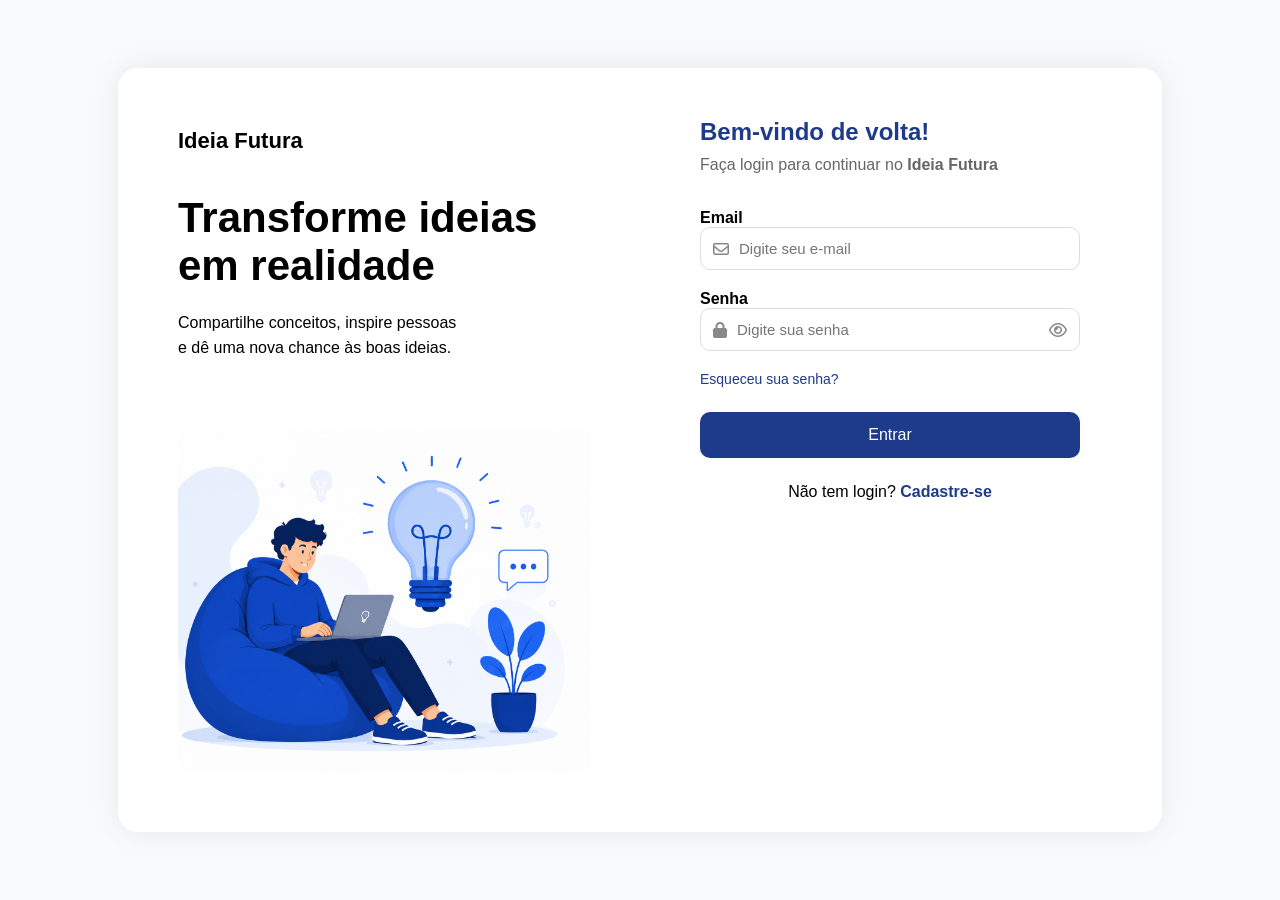
==== index.html @ f82e6245 "primeiro commit" ====
<!DOCTYPE html>
<html lang="pt-BR">
<head>
    <meta charset="UTF-8">
    <meta name="viewport" content="width=device-width, initial-scale=1.0">
    <title>Ideia Futura</title>

    <link rel="stylesheet" href="style.css">

    <link rel="stylesheet"
        href="https://cdnjs.cloudflare.com/ajax/libs/font-awesome/6.5.0/css/all.min.css">
</head>

<body>

    <div class="container">

        <!-- Lado esquerdo -->
        <div class="left">

            <div class="logo">
                <span>Ideia Futura</span>
            </div>

            <h1>
                Transforme ideias <br>
                em realidade
            </h1>

            <p>
                Compartilhe conceitos, inspire pessoas <br>
                e dê uma nova chance às boas ideias.
            </p>

            <img src="imagem1.png" alt="Imagem do sistema" class="imagem-login">

        </div>

        <!-- Lado direito -->
        <div class="right">

            <div class="card">

                <h2>Bem-vindo de volta!</h2>

                <p>Faça login para continuar no <b>Ideia Futura</b></p>

                <form>

                    <label><b>Email</b></label>

                    <div class="input-box">
                        <i class="fa-regular fa-envelope"></i>

                        <input
                            type="email"
                            placeholder="Digite seu e-mail">
                    </div>

                    <label><b>Senha</b></label>

                    <div class="input-box">

                        <i class="fa-solid fa-lock"></i>

                        <input
                            type="password"
                            placeholder="Digite sua senha">

                        <i class="fa-regular fa-eye"></i>

                    </div>

                    <a href="#" class="forgot">
                        Esqueceu sua senha?
                    </a>

                    <button type="submit">
                        Entrar
                    </button>

                </form>

                <div class="register">
                    Não tem login?
                    <a href="#">Cadastre-se</a>
                </div>

            </div>

        </div>

    </div>

</body>
</html>
---- style.css ----
*{
    margin: 0;
    padding: 0;
    box-sizing: border-box;
}

body{
    background: #F8FAFC;
    display: flex;
    justify-content: center;
    align-items: center;
    min-height: 100vh;
    padding: 60px;
    font-family: 'Arial', 'Helvetica', sans-serif;
}

.container{

    width: 90%;
    max-width: 1200px;
    min-height: 700px;
    display: flex;
    background: white;
    border-radius: 20px;
    box-shadow: 0 0 30px rgba(0, 0, 0, .08);
    overflow: hidden;
    
}

.card{
    width: 100%;
    max-width: 380px;
}



.card h2{
     color: #1e3a8a;
    margin-bottom: 10px;
}

.card p{
    color: #666;
    margin-bottom: 35px;

}

.card form{
    display: flex;
    flex-direction: column;
}

.imagem-login{
    width:100%;
    max-width: 420px;
    margin-top: 30px;
}

.left{
    flex: 1;
    display: flex;
    flex-direction: column;
    justify-content: center;
    padding: 60px;
}

.logo{
    font-size: 22px;
    font-weight: bold;
    margin-bottom: 40px;
}

.left h1{
    font-size: 42px;
    margin-bottom: 20px;

}

.left p{
    line-height: 25px;
    margin-bottom: 40px;
}

.right{
    flex: 1;
    justify-content: center;
    align-items: center;
    padding: 50px;
}

label {
    margin-bottom: 8;
    font-size: 14;
}

.input-box{
    display: flex;
    align-items: center;
    border: 1px solid #ddd;
    border-radius: 10px;
    padding: 12px;
    margin-bottom: 20px;
}

.input-box i{
    color: #888;
}

.input-box input{
    flex: 1;
    border: none;
    outline: none;
    margin-left: 10px;
    font-size: 15px;
}

.forgot{
    text-decoration: none;
    color: #1e3a8a;

    margin-bottom: 25px;
    font-size: 14px;
}

button{
    background: #1e3a8a;
    color: white;

    border: none;
    border-radius: 10px;

    padding: 14px;

    cursor: pointer;

    font-size: 16px;
}

.register{
    text-align: center;
    margin-top: 25px;
}

.register a{
    color: #1e3a8a;
    text-decoration: none;
    font-weight: bold;
}
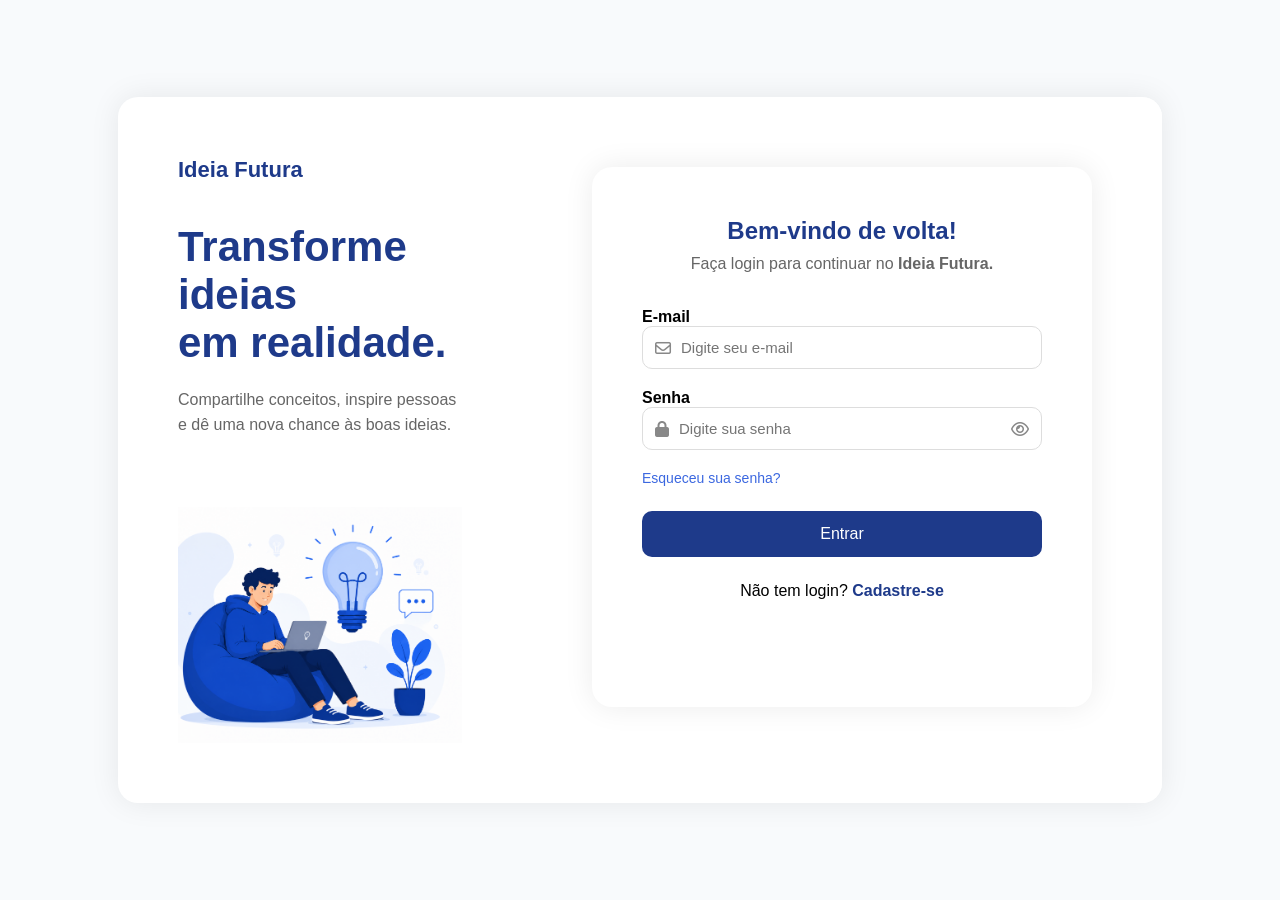
==== commit 3658a4d6: "Import" ====
--- a/index.html
+++ b/index.html
@@ -24,7 +24,7 @@
 
             <h1>
                 Transforme ideias <br>
-                em realidade
+                em realidade.
             </h1>
 
             <p>
@@ -43,11 +43,11 @@
 
                 <h2>Bem-vindo de volta!</h2>
 
-                <p>Faça login para continuar no <b>Ideia Futura</b></p>
+                <p>Faça login para continuar no <b>Ideia Futura.</b></p>
 
                 <form>
 
-                    <label><b>Email</b></label>
+                    <label><b>E-mail</b></label>
 
                     <div class="input-box">
                         <i class="fa-regular fa-envelope"></i>
@@ -79,6 +79,8 @@
                         Entrar
                     </button>
 
+                    <div class="divisa"></div>
+
                 </form>
 
                 <div class="register">
--- a/style.css
+++ b/style.css
@@ -28,21 +28,27 @@
 }
 
 .card{
-    width: 100%;
-    max-width: 380px;
+   height: 540px;
+    width: 500px;
+    background-color: #fff;
+    border-radius: 20px;
+    padding: 50px;
+    /* Sombreamento do card */
+    box-shadow: 0 0 30px rgba(0, 0, 0, .08);
 }
 
 
 
 .card h2{
-     color: #1e3a8a;
+    color: #1e3a8a;
     margin-bottom: 10px;
+    text-align: center;
 }
 
 .card p{
     color: #666;
     margin-bottom: 35px;
-
+    text-align: center;
 }
 
 .card form{
@@ -68,24 +74,27 @@
     font-size: 22px;
     font-weight: bold;
     margin-bottom: 40px;
+    color: #1e3a8a
 }
 
 .left h1{
     font-size: 42px;
     margin-bottom: 20px;
-
+    color: #1e3a8a
 }
 
 .left p{
     line-height: 25px;
     margin-bottom: 40px;
+    color: #666
 }
 
 .right{
     flex: 1;
     justify-content: center;
     align-items: center;
-    padding: 50px;
+    padding: 70px;
+    background-color: #fff;
 }
 
 label {
@@ -116,8 +125,7 @@
 
 .forgot{
     text-decoration: none;
-    color: #1e3a8a;
-
+    color: #3c68e0;
     margin-bottom: 25px;
     font-size: 14px;
 }
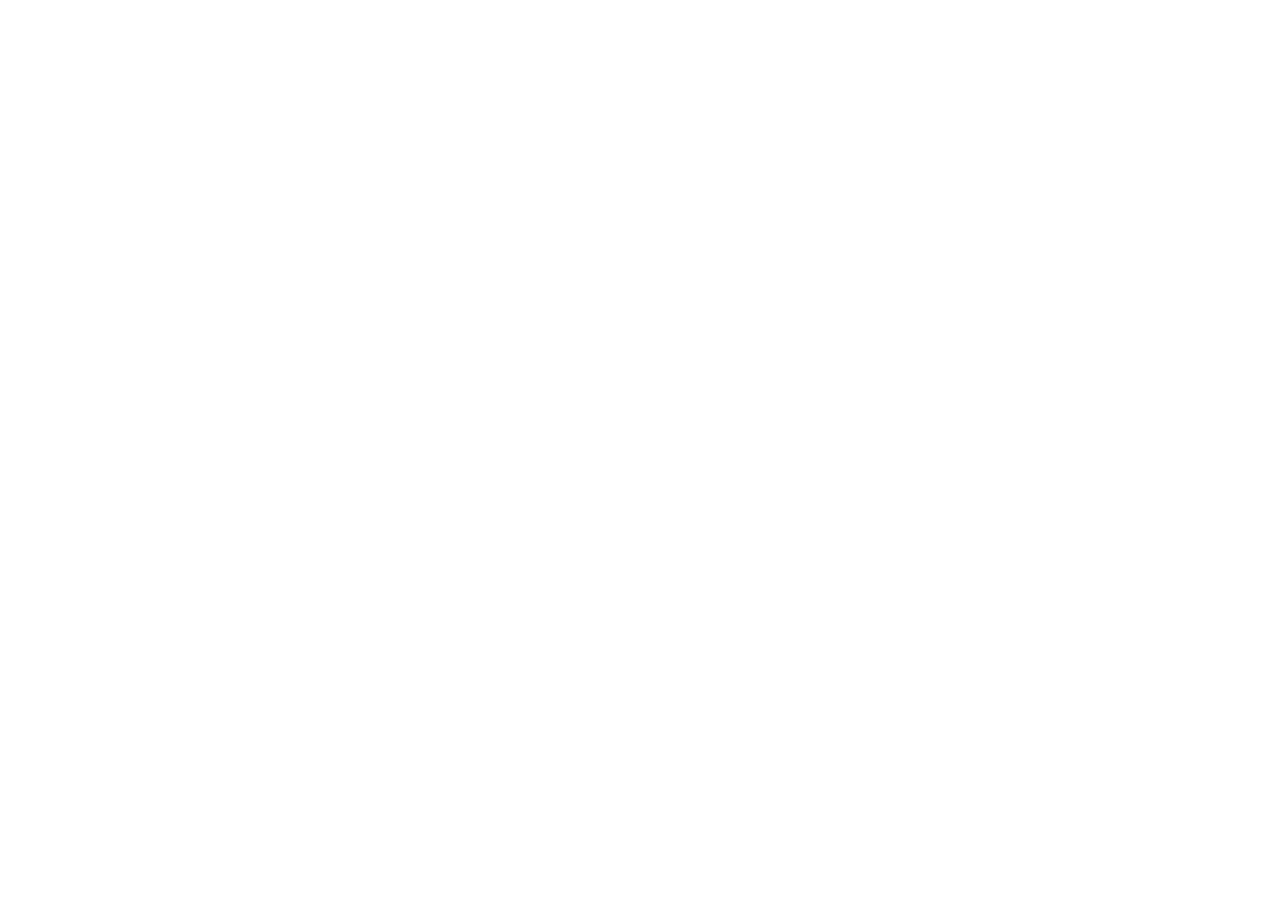
==== commit 91cb3114: "Atualização do projeto" ====
--- a/index.html
+++ b/index.html
@@ -1,98 +1,16 @@
 <!DOCTYPE html>
 <html lang="pt-BR">
-<head>
-    <meta charset="UTF-8">
-    <meta name="viewport" content="width=device-width, initial-scale=1.0">
-    <title>Ideia Futura</title>
-
-    <link rel="stylesheet" href="style.css">
-
-    <link rel="stylesheet"
-        href="https://cdnjs.cloudflare.com/ajax/libs/font-awesome/6.5.0/css/all.min.css">
-</head>
-
-<body>
-
-    <div class="container">
-
-        <!-- Lado esquerdo -->
-        <div class="left">
-
-            <div class="logo">
-                <span>Ideia Futura</span>
-            </div>
-
-            <h1>
-                Transforme ideias <br>
-                em realidade.
-            </h1>
-
-            <p>
-                Compartilhe conceitos, inspire pessoas <br>
-                e dê uma nova chance às boas ideias.
-            </p>
-
-            <img src="imagem1.png" alt="Imagem do sistema" class="imagem-login">
-
-        </div>
-
-        <!-- Lado direito -->
-        <div class="right">
-
-            <div class="card">
-
-                <h2>Bem-vindo de volta!</h2>
-
-                <p>Faça login para continuar no <b>Ideia Futura.</b></p>
-
-                <form>
-
-                    <label><b>E-mail</b></label>
-
-                    <div class="input-box">
-                        <i class="fa-regular fa-envelope"></i>
-
-                        <input
-                            type="email"
-                            placeholder="Digite seu e-mail">
-                    </div>
-
-                    <label><b>Senha</b></label>
-
-                    <div class="input-box">
-
-                        <i class="fa-solid fa-lock"></i>
-
-                        <input
-                            type="password"
-                            placeholder="Digite sua senha">
-
-                        <i class="fa-regular fa-eye"></i>
-
-                    </div>
-
-                    <a href="#" class="forgot">
-                        Esqueceu sua senha?
-                    </a>
-
-                    <button type="submit">
-                        Entrar
-                    </button>
-
-                    <div class="divisa"></div>
-
-                </form>
-
-                <div class="register">
-                    Não tem login?
-                    <a href="#">Cadastre-se</a>
-                </div>
-
-            </div>
-
-        </div>
-
-    </div>
-
-</body>
-</html>+  <head>
+    <meta charset="UTF-8" />
+    <meta name="viewport" content="width=device-width, initial-scale=1.0" />
+    <title>Ideia Futura - Plataforma de Ideias Abandonadas</title>
+    <link
+      rel="stylesheet"
+      href="https://cdnjs.cloudflare.com/ajax/libs/font-awesome/6.5.0/css/all.min.css"
+    />
+  </head>
+  <body>
+    <div id="root"></div>
+    <script type="module" src="/src/main.tsx"></script>
+  </body>
+</html>
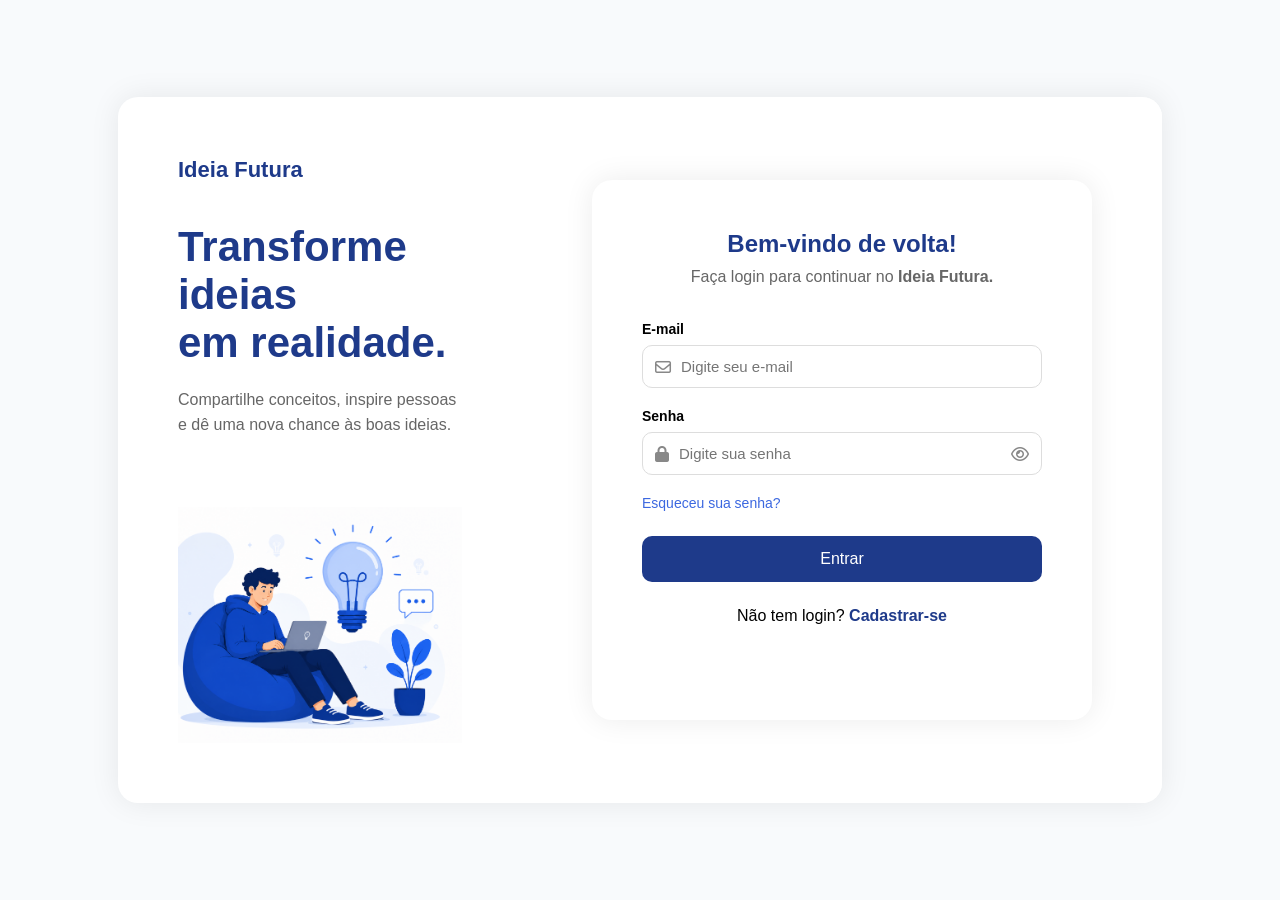
==== commit e5b8eefe: "Merge branch 'main' of https://github.com/Gustavo3364/Projeto_Front :wq" ====
--- a/index.html
+++ b/index.html
@@ -1,16 +1,103 @@
 <!DOCTYPE html>
 <html lang="pt-BR">
-  <head>
-    <meta charset="UTF-8" />
-    <meta name="viewport" content="width=device-width, initial-scale=1.0" />
-    <title>Ideia Futura - Plataforma de Ideias Abandonadas</title>
-    <link
-      rel="stylesheet"
-      href="https://cdnjs.cloudflare.com/ajax/libs/font-awesome/6.5.0/css/all.min.css"
-    />
-  </head>
-  <body>
-    <div id="root"></div>
-    <script type="module" src="/src/main.tsx"></script>
-  </body>
-</html>
+<head>
+    <meta charset="UTF-8">
+    <meta name="viewport" content="width=device-width, initial-scale=1.0">
+    <title>Ideia Futura</title>
+
+    <link rel="stylesheet" href="css/style.css">
+    
+
+    <link rel="stylesheet"
+        href="https://cdnjs.cloudflare.com/ajax/libs/font-awesome/6.5.0/css/all.min.css">
+</head>
+
+<body>
+
+    <div class="container">
+
+        <!-- Lado esquerdo -->
+        <div class="left">
+
+            <div class="logo">
+                <span>Ideia Futura</span>
+            </div>
+
+            <h1>
+                Transforme ideias <br>
+                em realidade.
+            </h1>
+
+            <p>
+                Compartilhe conceitos, inspire pessoas <br>
+                e dê uma nova chance às boas ideias.
+            </p>
+
+            <img src="img/imagem1.png" alt="Imagem do sistema" class="imagem-login">
+
+        </div>
+
+        <!-- Lado direito -->
+        <div class="right">
+
+            <div class="card">
+
+                <h2>Bem-vindo de volta!</h2>
+
+                <p>Faça login para continuar no <b>Ideia Futura.</b></p>
+
+                <form id="formLogin">
+
+                    <label><b>E-mail</b></label>
+
+                    <div class="input-box">
+                        <i class="fa-regular fa-envelope"></i>
+
+                        <input
+                            type="email"
+                            id="email"
+                            placeholder="Digite seu e-mail">
+                    </div>
+
+                    <label><b>Senha</b></label>
+
+                    <div class="input-box">
+
+                        <i class="fa-solid fa-lock"></i>
+
+                        <input
+                            type="password"
+                            id="senha"
+                            placeholder="Digite sua senha">
+
+                        <i class="fa-regular fa-eye"></i>
+
+                    </div>
+
+                    <a href="#" class="forgot">
+                        Esqueceu sua senha?
+                    </a>
+
+                    <button type="submit">
+                        Entrar
+                    </button>
+
+                    <div class="divisa"></div>
+
+                </form>
+
+                <div class="register">
+                    Não tem login?
+                   <a href="cadastro.html"> Cadastrar-se</a>
+
+                </div>
+
+            </div>
+
+        </div>
+
+    </div>
+
+    <script src="js/scripts.js"></script>
+</body>
+</html>
--- a/css/style.css
+++ b/css/style.css
@@ -0,0 +1,157 @@
+*{
+    margin: 0;
+    padding: 0;
+    box-sizing: border-box;
+}
+
+body{
+    background: #F8FAFC;
+    display: flex;
+    justify-content: center;
+    align-items: center;
+    height: 100vh;
+    padding: 60px;
+    font-family: 'Arial', 'Helvetica', sans-serif;
+}
+
+.container{
+
+    width: 90%;
+    max-width: 1200px;
+    min-height: 700px;
+    display: flex;
+    background: white;
+    border-radius: 20px;
+    box-shadow: 0 0 30px rgba(0, 0, 0, .08);
+    overflow: hidden;
+    
+}
+
+.card{
+   height: 540px;
+    width: 500px;
+    background-color: #fff;
+    border-radius: 20px;
+    padding: 50px;
+    /* Sombreamento do card */
+    box-shadow: 0 0 30px rgba(0, 0, 0, .08);
+}
+
+
+
+.card h2{
+    color: #1e3a8a;
+    margin-bottom: 10px;
+    text-align: center;
+}
+
+.card p{
+    color: #666;
+    margin-bottom: 35px;
+    text-align: center;
+}
+
+.card form{
+    display: flex;
+    flex-direction: column;
+}
+
+.imagem-login{
+    width:100%;
+    max-width: 420px;
+    margin-top: 30px;
+}
+
+.left{
+    flex: 1;
+    display: flex;
+    flex-direction: column;
+    justify-content: center;
+    padding: 60px;
+}
+
+.logo{
+    font-size: 22px;
+    font-weight: bold;
+    margin-bottom: 40px;
+    color: #1e3a8a;
+}
+
+.left h1{
+    font-size: 42px;
+    margin-bottom: 20px;
+    color: #1e3a8a;
+}
+
+.left p{
+    line-height: 25px;
+    margin-bottom: 40px;
+    color: #666;
+}
+
+.right{
+    flex: 1;
+    justify-content: center;
+    align-items: center;
+    padding: 70px;
+    background-color: #fff;
+    display: flex;
+}
+
+label {
+    margin-bottom: 8px;
+    font-size: 14px;
+}
+
+.input-box{
+    display: flex;
+    align-items: center;
+    border: 1px solid #ddd;
+    border-radius: 10px;
+    padding: 12px;
+    margin-bottom: 20px;
+}
+
+.input-box i{
+    color: #888;
+}
+
+.input-box input{
+    flex: 1;
+    border: none;
+    outline: none;
+    margin-left: 10px;
+    font-size: 15px;
+}
+
+.forgot{
+    text-decoration: none;
+    color: #3c68e0;
+    margin-bottom: 25px;
+    font-size: 14px;
+}
+
+button{
+    background: #1e3a8a;
+    color: white;
+
+    border: none;
+    border-radius: 10px;
+
+    padding: 14px;
+
+    cursor: pointer;
+
+    font-size: 16px;
+}
+
+.register{
+    text-align: center;
+    margin-top: 25px;
+}
+
+.register a{
+    color: #1e3a8a;
+    text-decoration: none;
+    font-weight: bold;
+}
